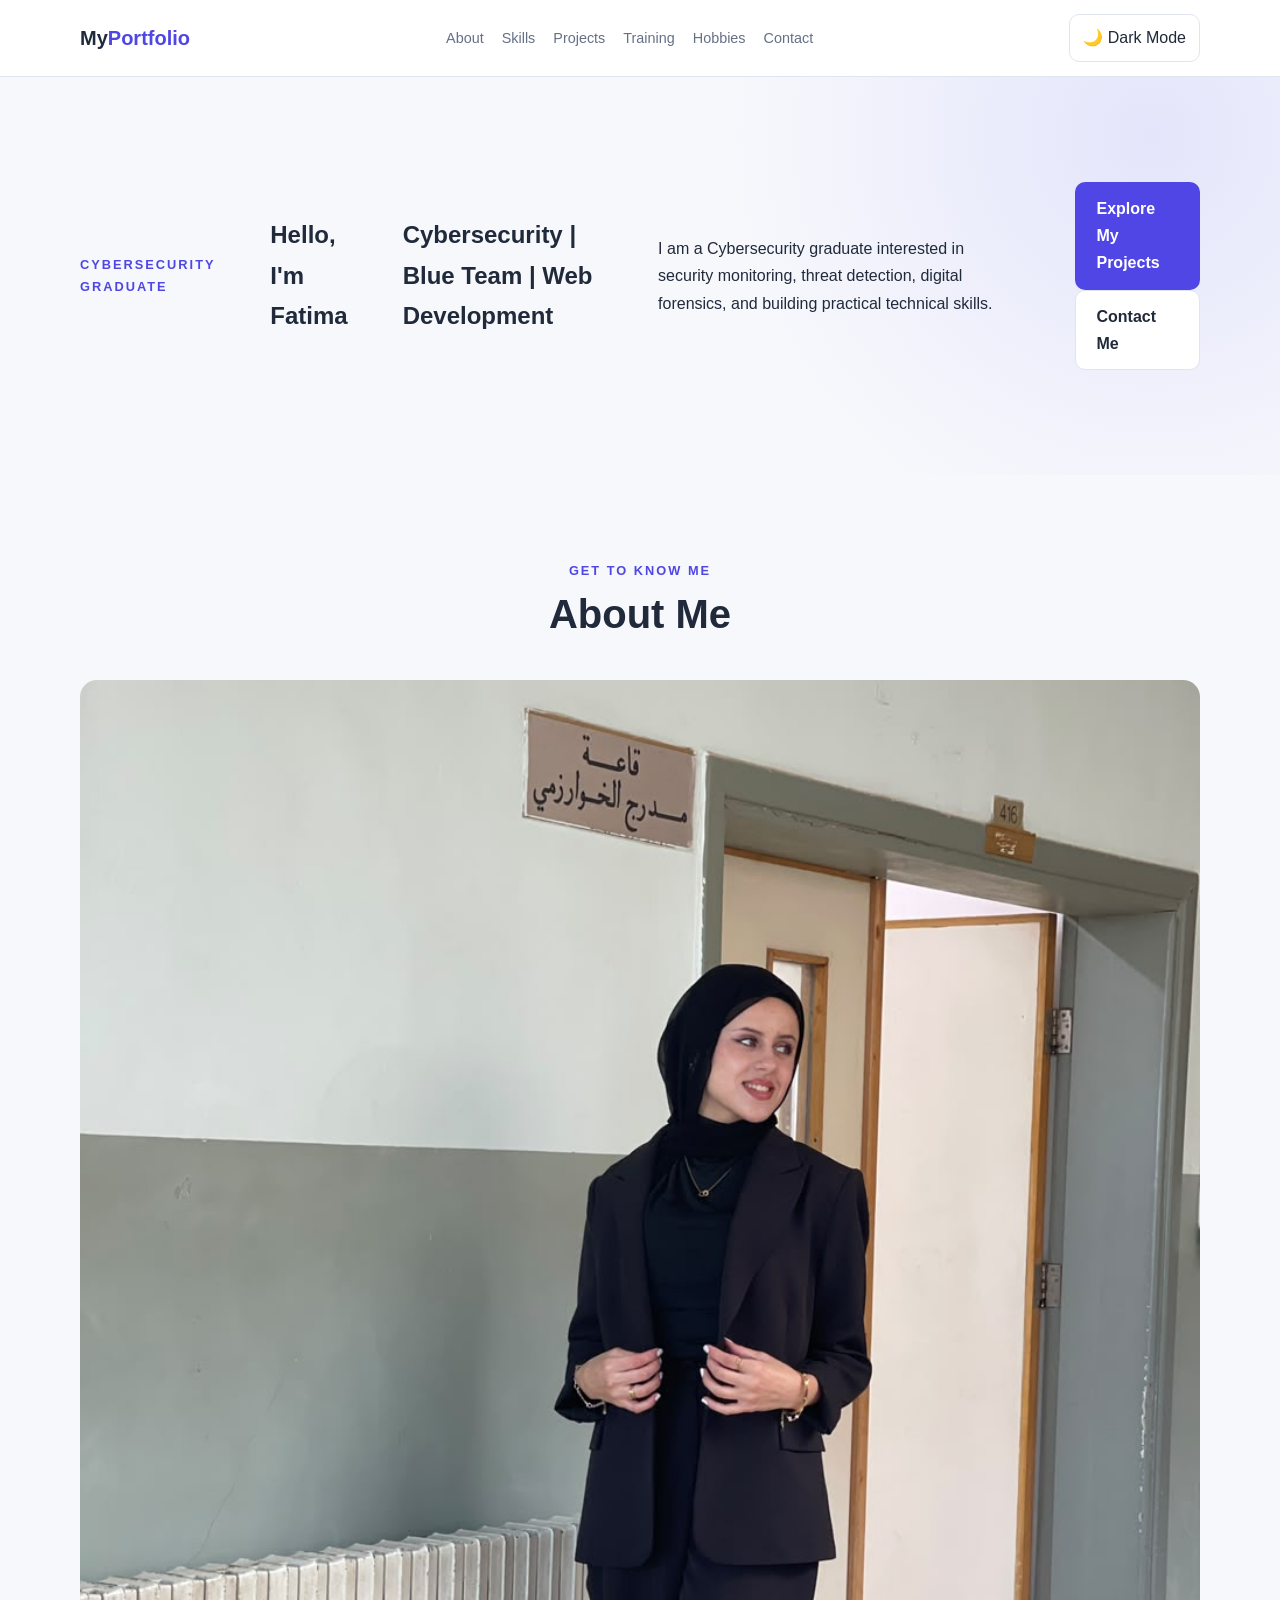
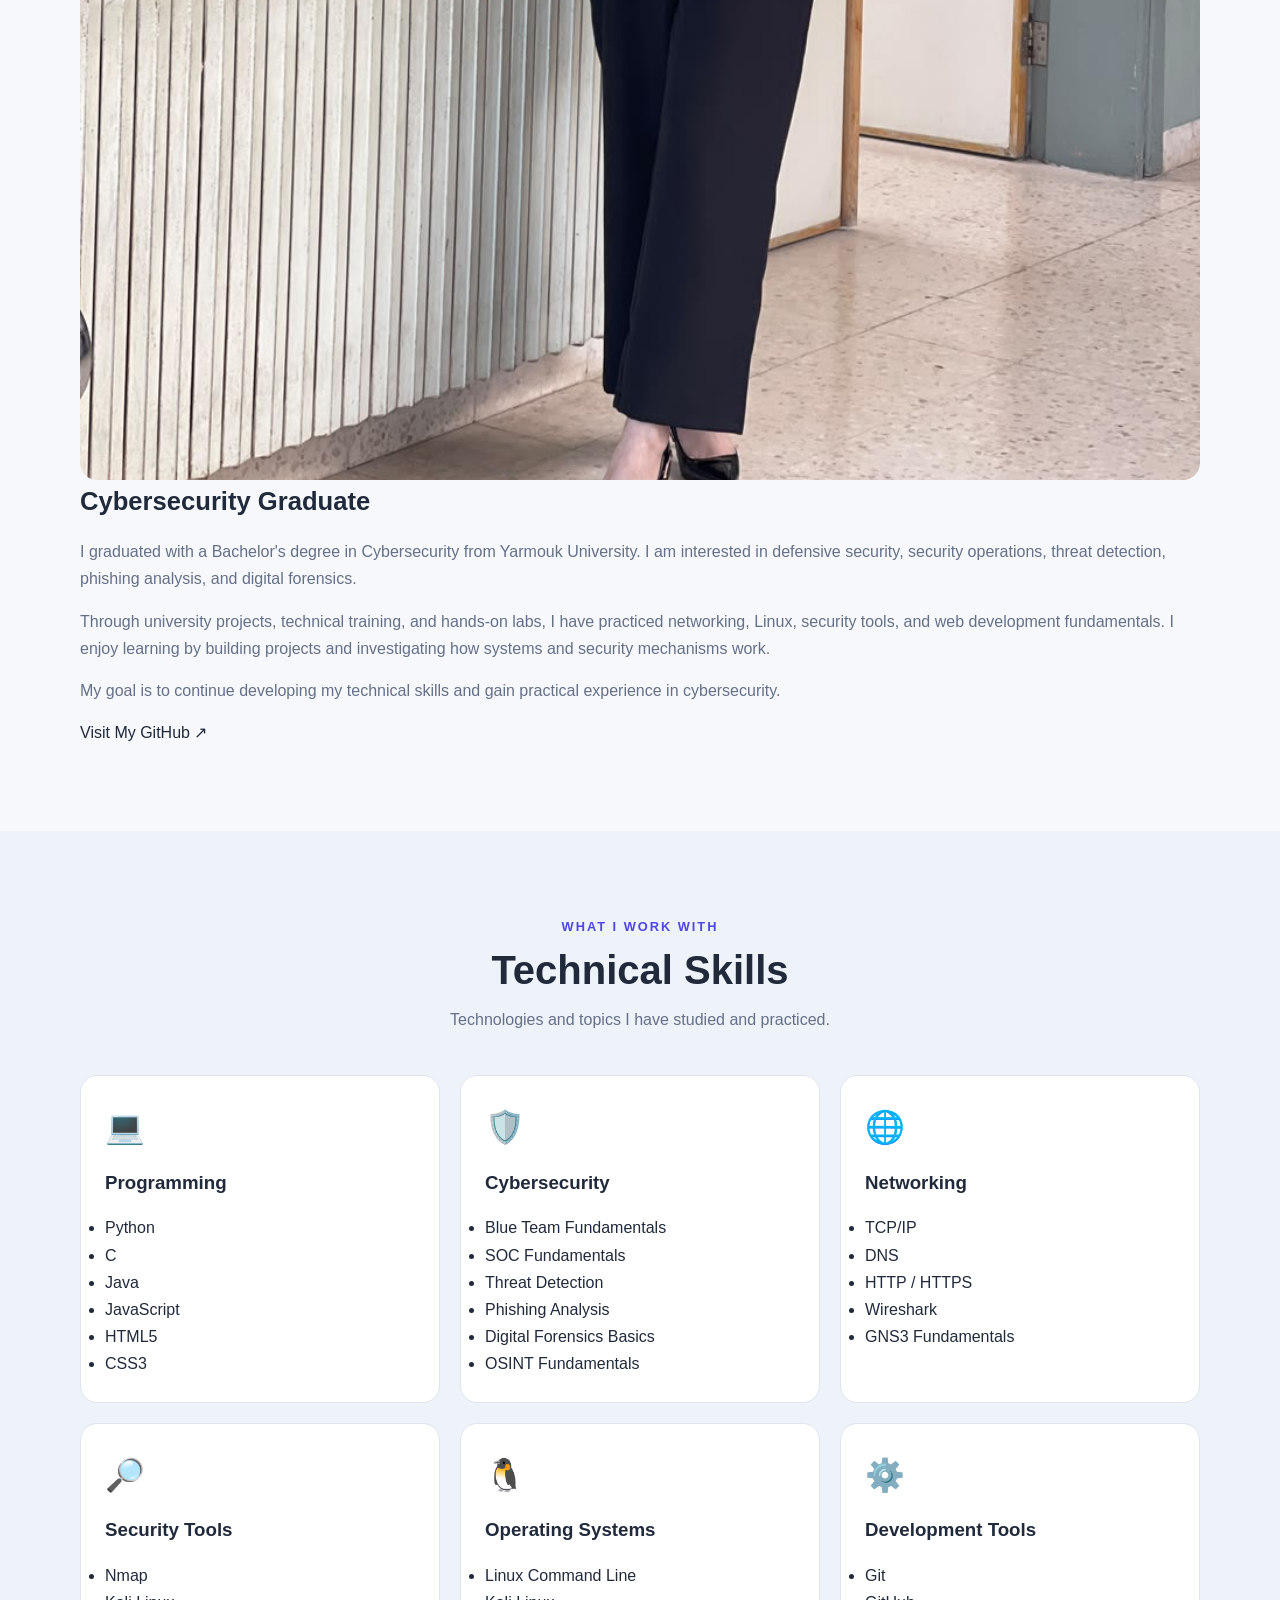
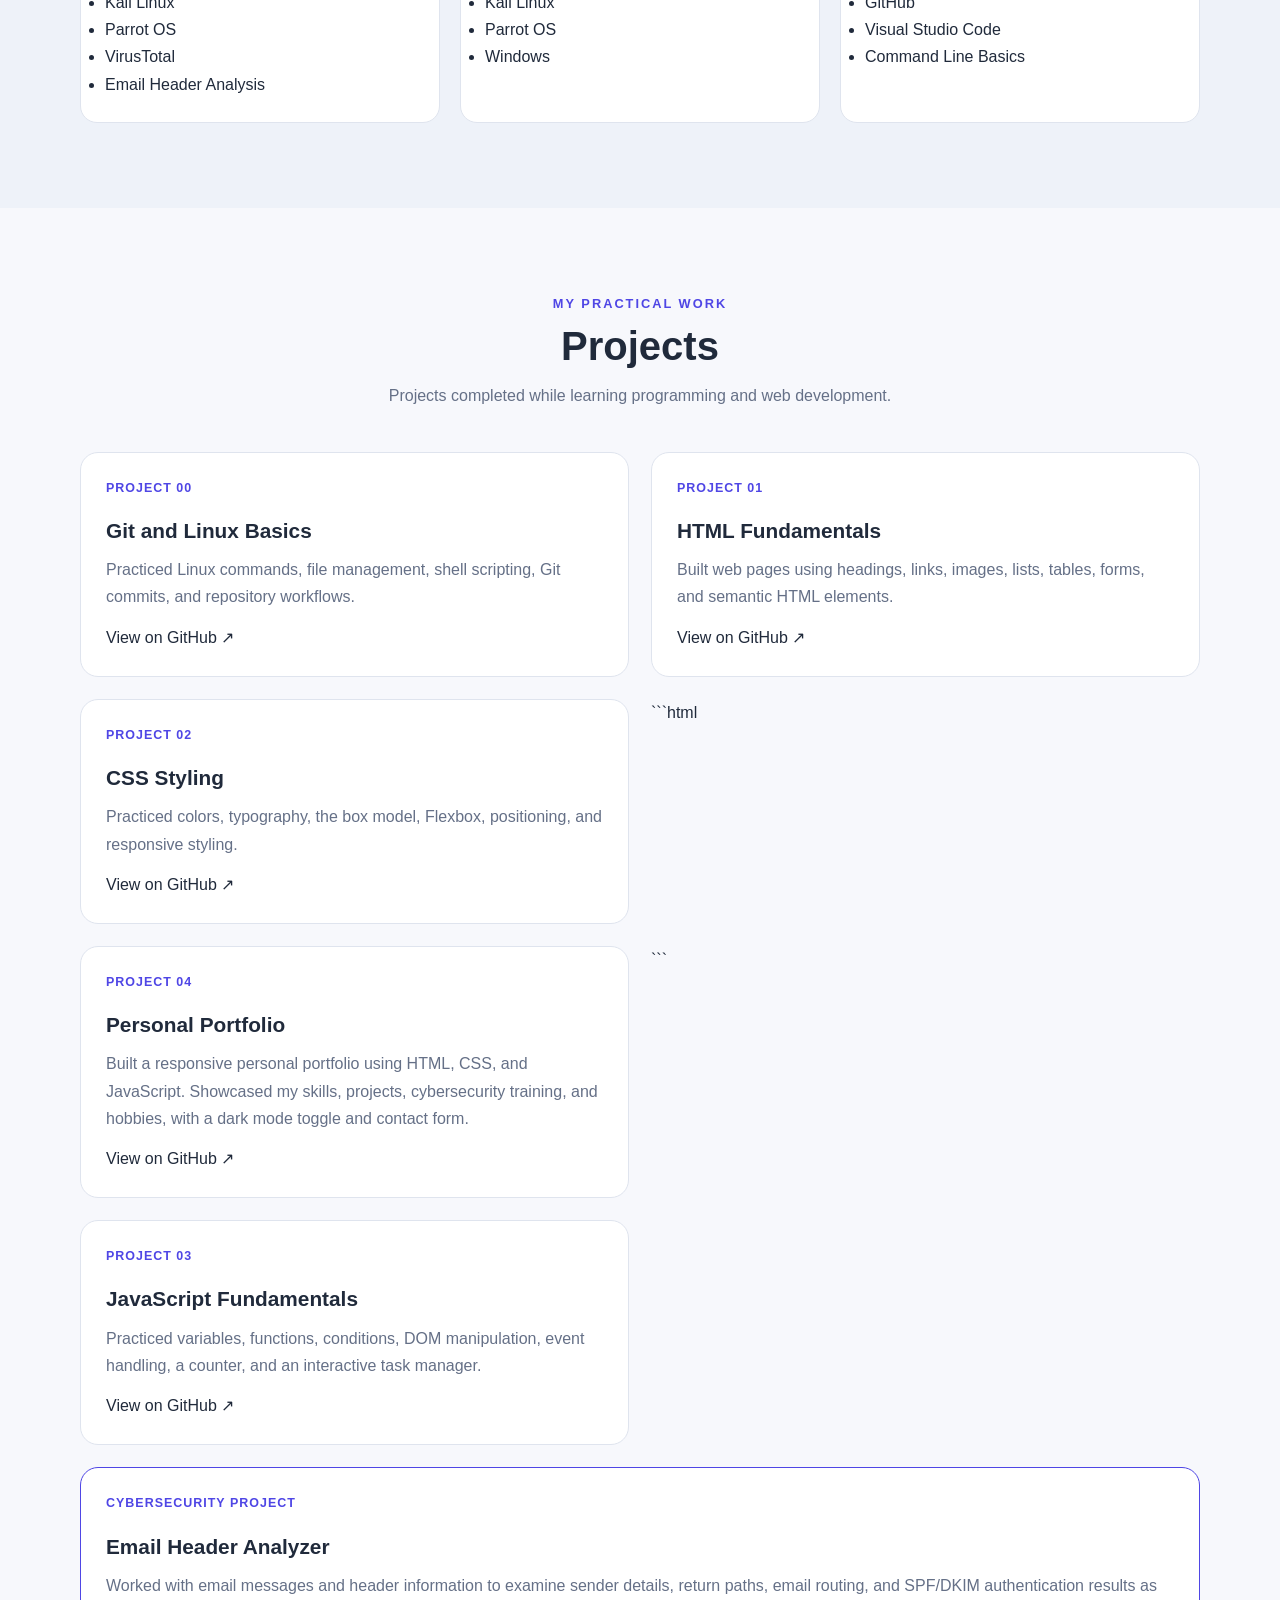
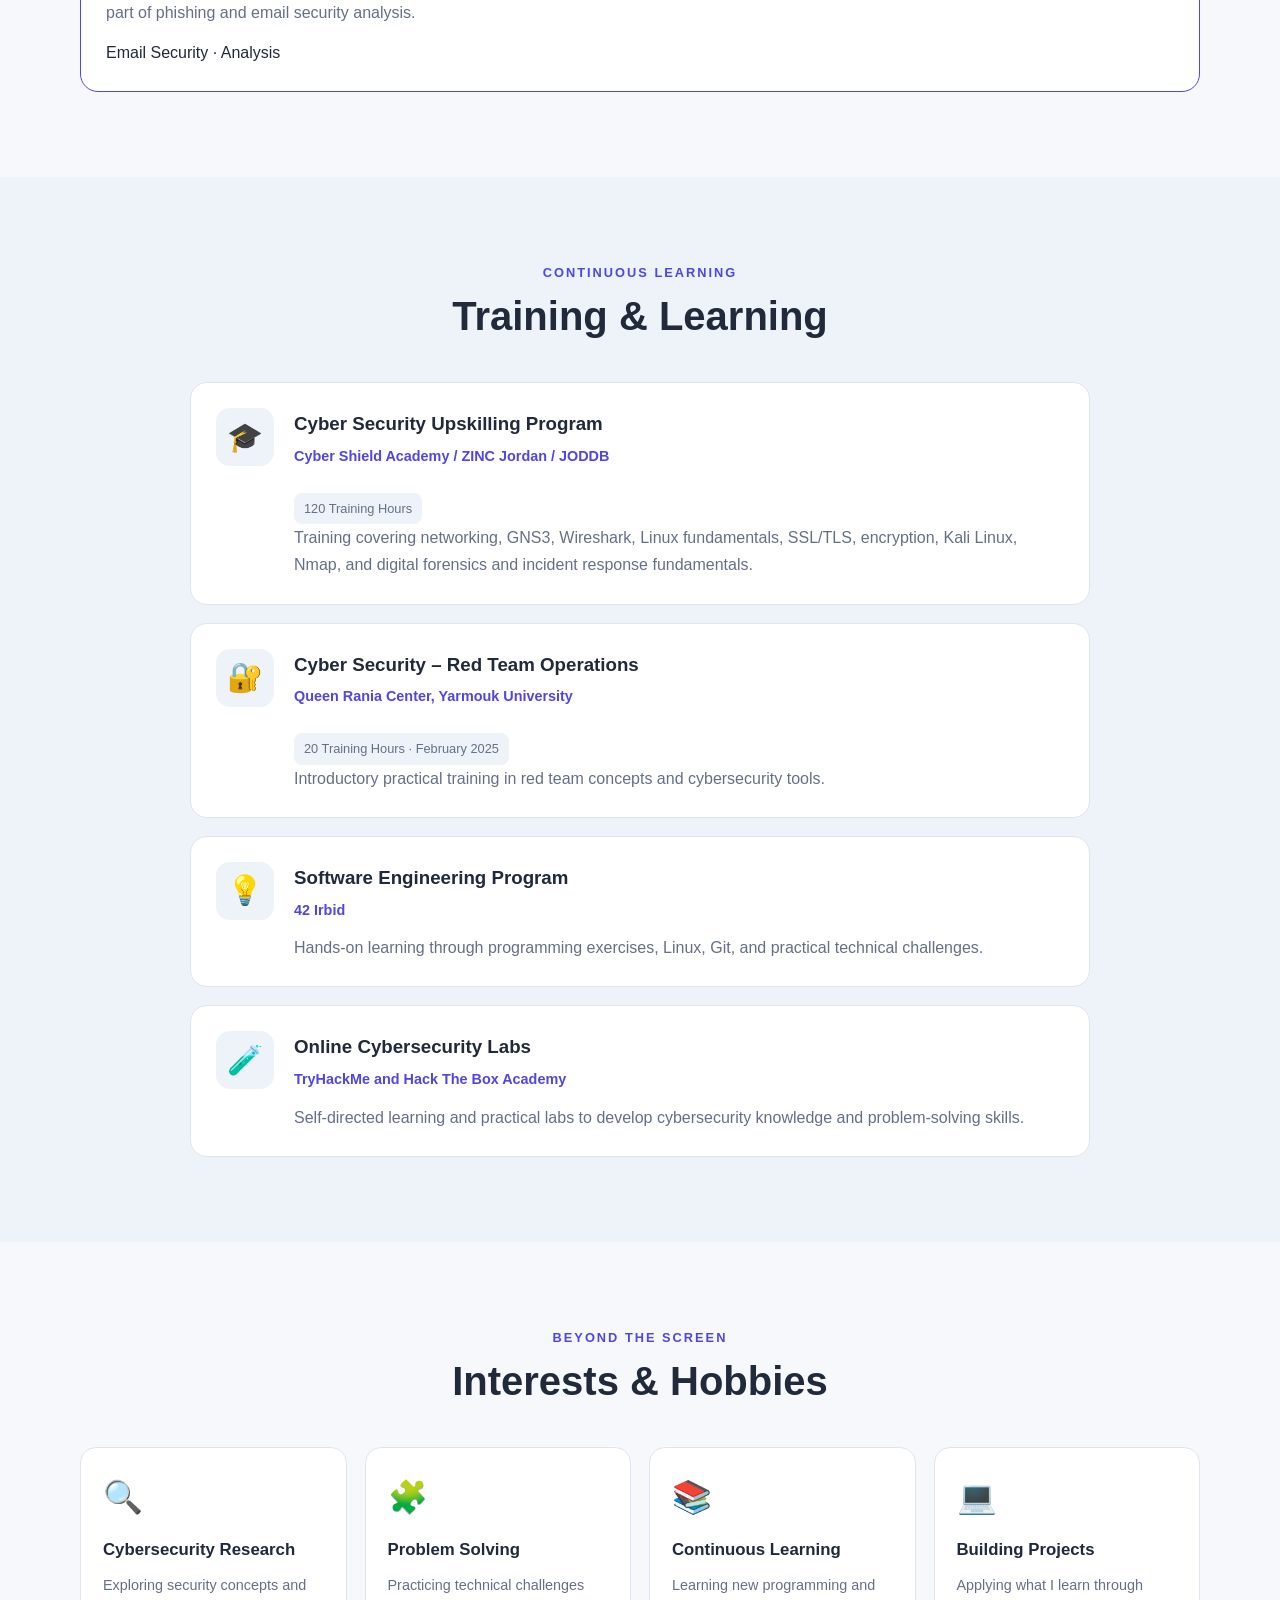
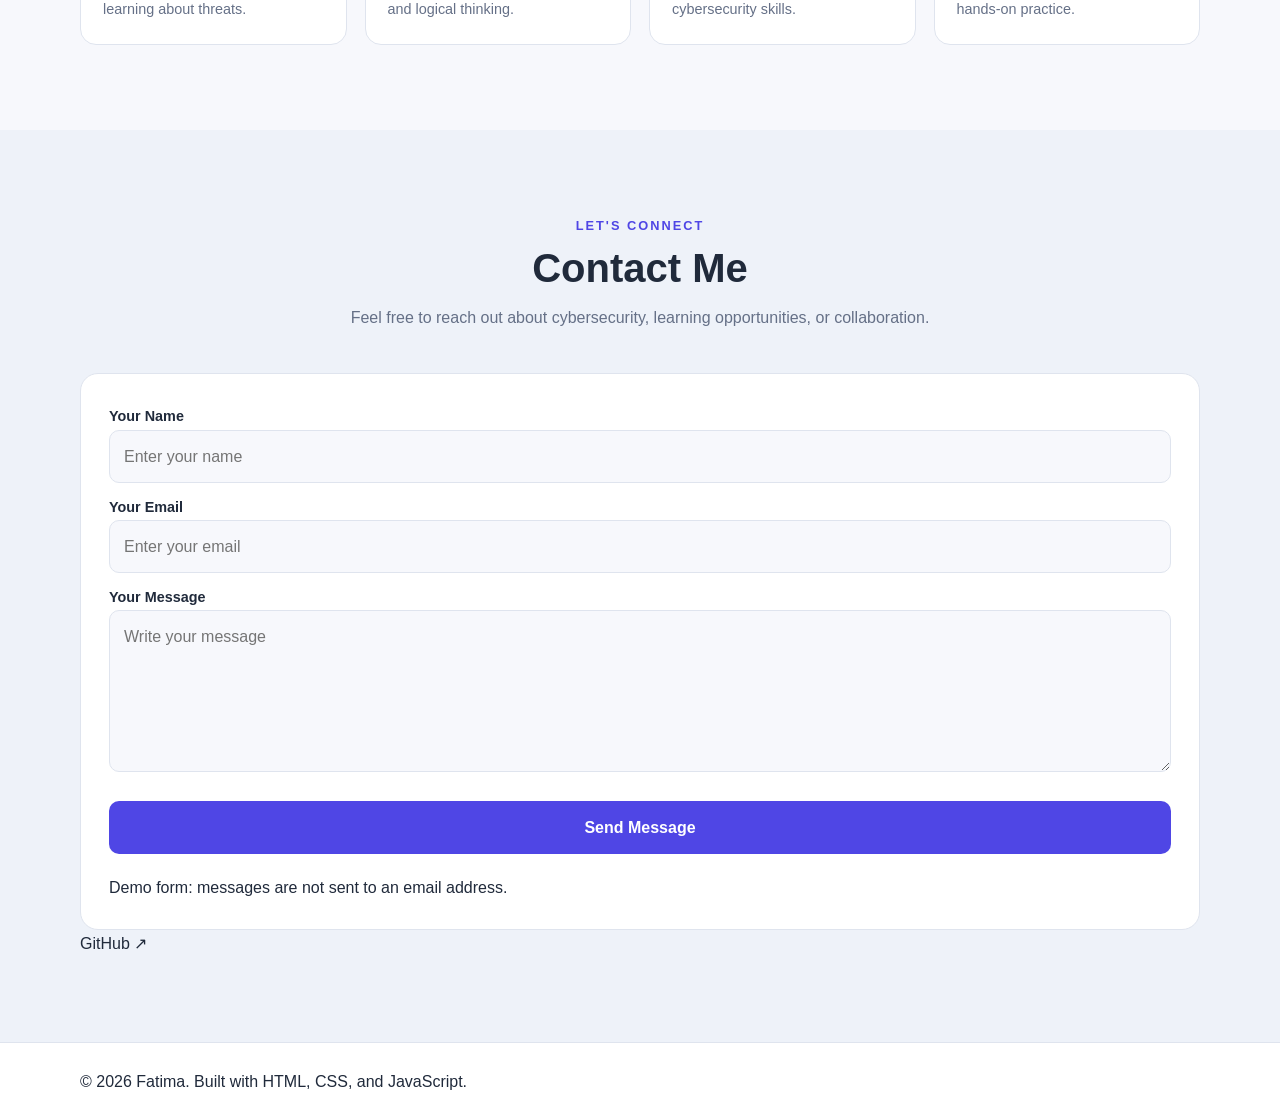
==== ex00/index.html @ 70006560 "project04" ====
<!DOCTYPE html>
<html lang="en">
<head>
    <meta charset="UTF-8">
    <meta name="viewport" content="width=device-width, initial-scale=1.0">
    <meta name="description" content="Personal portfolio of a Cybersecurity graduate interested in Blue Team, SOC analysis, and web development.">
    <title>My Portfolio | Cybersecurity</title>
    <link rel="stylesheet" href="style.css">
    <script src="script.js" defer></script>
</head>
<body>

    <!-- Navigation -->
    <header class="site-header">
        <nav class="navbar container" aria-label="Main navigation">
            <a href="#home" class="logo">My<span>Portfolio</span></a>

            <div class="nav-links">
                <a href="#about">About</a>
                <a href="#skills">Skills</a>
                <a href="#projects">Projects</a>
                <a href="#training">Training</a>
                <a href="#hobbies">Hobbies</a>
                <a href="#contact">Contact</a>
            </div>

            <button
                id="themeButton"
                class="theme-button"
                type="button"
                aria-label="Switch to dark mode"
                aria-pressed="false">
                🌙 Dark Mode
            </button>
        </nav>
    </header>

    <main>
        <!-- Hero -->
        <section id="home" class="hero">
            <div class="container hero-content">
                <p class="eyebrow">CYBERSECURITY GRADUATE</p>
                <h1>Hello, I'm <span>Fatima</span></h1>
                <h2>Cybersecurity | Blue Team | Web Development</h2>
                <p>
                    I am a Cybersecurity graduate interested in security
                    monitoring, threat detection, digital forensics, and
                    building practical technical skills.
                </p>

                <div class="hero-buttons">
                    <a href="#projects" class="button primary-button">
                        Explore My Projects
                    </a>
                    <a href="#contact" class="button secondary-button">
                        Contact Me
                    </a>
                </div>
            </div>
        </section>

        <!-- About Me -->
        <section id="about" class="section container">
            <div class="section-heading">
                <p class="eyebrow">GET TO KNOW ME</p>
                <h2>About Me</h2>
            </div>

            <div class="about-content">
                <div class="profile-image-wrapper">
                    <img
                        src="assets/profile.jpg"
                        alt="Profile photo of Fatima"
                        class="profile-image">
                </div>

                <div class="about-text">
                    <h3>Cybersecurity Graduate</h3>
                    <p>
                        I graduated with a Bachelor's degree in Cybersecurity
                        from Yarmouk University. I am interested in defensive
                        security, security operations, threat detection,
                        phishing analysis, and digital forensics.
                    </p>
                    <p>
                        Through university projects, technical training, and
                        hands-on labs, I have practiced networking, Linux,
                        security tools, and web development fundamentals.
                        I enjoy learning by building projects and investigating
                        how systems and security mechanisms work.
                    </p>
                    <p>
                        My goal is to continue developing my technical skills
                        and gain practical experience in cybersecurity.
                    </p>

                    <a
                        href="https://github.com/fatimadagamseh2"
                        target="_blank"
                        rel="noopener noreferrer"
                        class="text-link">
                        Visit My GitHub ↗
                    </a>
                </div>
            </div>
        </section>

        <!-- Skills -->
        <section id="skills" class="section alternate-section">
            <div class="container">
                <div class="section-heading">
                    <p class="eyebrow">WHAT I WORK WITH</p>
                    <h2>Technical Skills</h2>
                    <p>Technologies and topics I have studied and practiced.</p>
                </div>

                <div class="skills-grid">
                    <article class="skill-card">
                        <div class="skill-icon">💻</div>
                        <h3>Programming</h3>
                        <ul>
                            <li>Python</li>
                            <li>C</li>
                            <li>Java</li>
                            <li>JavaScript</li>
                            <li>HTML5</li>
                            <li>CSS3</li>
                        </ul>
                    </article>

                    <article class="skill-card">
                        <div class="skill-icon">🛡️</div>
                        <h3>Cybersecurity</h3>
                        <ul>
                            <li>Blue Team Fundamentals</li>
                            <li>SOC Fundamentals</li>
                            <li>Threat Detection</li>
                            <li>Phishing Analysis</li>
                            <li>Digital Forensics Basics</li>
                            <li>OSINT Fundamentals</li>
                        </ul>
                    </article>

                    <article class="skill-card">
                        <div class="skill-icon">🌐</div>
                        <h3>Networking</h3>
                        <ul>
                            <li>TCP/IP</li>
                            <li>DNS</li>
                            <li>HTTP / HTTPS</li>
                            <li>Wireshark</li>
                            <li>GNS3 Fundamentals</li>
                        </ul>
                    </article>

                    <article class="skill-card">
                        <div class="skill-icon">🔎</div>
                        <h3>Security Tools</h3>
                        <ul>
                            <li>Nmap</li>
                            <li>Kali Linux</li>
                            <li>Parrot OS</li>
                            <li>VirusTotal</li>
                            <li>Email Header Analysis</li>
                        </ul>
                    </article>

                    <article class="skill-card">
                        <div class="skill-icon">🐧</div>
                        <h3>Operating Systems</h3>
                        <ul>
                            <li>Linux Command Line</li>
                            <li>Kali Linux</li>
                            <li>Parrot OS</li>
                            <li>Windows</li>
                        </ul>
                    </article>

                    <article class="skill-card">
                        <div class="skill-icon">⚙️</div>
                        <h3>Development Tools</h3>
                        <ul>
                            <li>Git</li>
                            <li>GitHub</li>
                            <li>Visual Studio Code</li>
                            <li>Command Line Basics</li>
                        </ul>
                    </article>
                </div>
            </div>
        </section>

        <!-- Projects -->
        <section id="projects" class="section container">
            <div class="section-heading">
                <p class="eyebrow">MY PRACTICAL WORK</p>
                <h2>Projects</h2>
                <p>Projects completed while learning programming and web development.</p>
            </div>

            <div class="projects-grid">

                <article class="project-card">
                    <span class="project-number">PROJECT 00</span>
                    <h3>Git and Linux Basics</h3>
                    <p>
                        Practiced Linux commands, file management,
                        shell scripting, Git commits, and repository workflows.
                    </p>
                    <a
                        href="https://github.com/fatimadagamseh2/Project00"
                        target="_blank"
                        rel="noopener noreferrer"
                        class="project-link">
                        View on GitHub ↗
                    </a>
                </article>

                <article class="project-card">
                    <span class="project-number">PROJECT 01</span>
                    <h3>HTML Fundamentals</h3>
                    <p>
                        Built web pages using headings, links, images,
                        lists, tables, forms, and semantic HTML elements.
                    </p>
                    <a
                        href="https://github.com/fatimadagamseh2/Project01"
                        target="_blank"
                        rel="noopener noreferrer"
                        class="project-link">
                        View on GitHub ↗
                    </a>
                </article>

                <article class="project-card">
                    <span class="project-number">PROJECT 02</span>
                    <h3>CSS Styling</h3>
                    <p>
                        Practiced colors, typography, the box model,
                        Flexbox, positioning, and responsive styling.
                    </p>
                    <a
                        href="https://github.com/fatimadagamseh2/Project02"
                        target="_blank"
                        rel="noopener noreferrer"
                        class="project-link">
                        View on GitHub ↗
                    </a>
                </article>
                ```html
<article class="project-card">
    <span class="project-number">PROJECT 04</span>
    <h3>Personal Portfolio</h3>
    <p>
        Built a responsive personal portfolio using HTML, CSS,
        and JavaScript. Showcased my skills, projects, cybersecurity
        training, and hobbies, with a dark mode toggle and contact form.
    </p>
    <a
        href="https://github.com/fatimadagamseh2/Project04"
        target="_blank"
        rel="noopener noreferrer"
        class="project-link">
        View on GitHub ↗
    </a>
</article>
```
                <article class="project-card">
                    <span class="project-number">PROJECT 03</span>
                    <h3>JavaScript Fundamentals</h3>
                    <p>
                        Practiced variables, functions, conditions,
                        DOM manipulation, event handling, a counter,
                        and an interactive task manager.
                    </p>
                    <a
                        href="https://github.com/fatimadagamseh2/Project03"
                        target="_blank"
                        rel="noopener noreferrer"
                        class="project-link">
                        View on GitHub ↗
                    </a>
                </article>

                <article class="project-card featured-project">
                    <span class="project-number">CYBERSECURITY PROJECT</span>
                    <h3>Email Header Analyzer</h3>
                    <p>
                        Worked with email messages and header information
                        to examine sender details, return paths, email
                        routing, and SPF/DKIM authentication results
                        as part of phishing and email security analysis.
                    </p>
                    <span class="project-tag">Email Security · Analysis</span>
                </article>

            </div>
        </section>

        <!-- Training -->
        <section id="training" class="section alternate-section">
            <div class="container">
                <div class="section-heading">
                    <p class="eyebrow">CONTINUOUS LEARNING</p>
                    <h2>Training & Learning</h2>
                </div>

                <div class="training-list">

                    <article class="training-card">
                        <div class="training-icon">🎓</div>
                        <div>
                            <h3>Cyber Security Upskilling Program</h3>
                            <p class="training-provider">
                                Cyber Shield Academy / ZINC Jordan / JODDB
                            </p>
                            <p class="training-duration">120 Training Hours</p>
                            <p>
                                Training covering networking, GNS3,
                                Wireshark, Linux fundamentals, SSL/TLS,
                                encryption, Kali Linux, Nmap, and
                                digital forensics and incident response
                                fundamentals.
                            </p>
                        </div>
                    </article>

                    <article class="training-card">
                        <div class="training-icon">🔐</div>
                        <div>
                            <h3>Cyber Security – Red Team Operations</h3>
                            <p class="training-provider">
                                Queen Rania Center, Yarmouk University
                            </p>
                            <p class="training-duration">20 Training Hours · February 2025</p>
                            <p>
                                Introductory practical training in red team
                                concepts and cybersecurity tools.
                            </p>
                        </div>
                    </article>

                    <article class="training-card">
                        <div class="training-icon">💡</div>
                        <div>
                            <h3>Software Engineering Program</h3>
                            <p class="training-provider">42 Irbid</p>
                            <p>
                                Hands-on learning through programming
                                exercises, Linux, Git, and practical
                                technical challenges.
                            </p>
                        </div>
                    </article>

                    <article class="training-card">
                        <div class="training-icon">🧪</div>
                        <div>
                            <h3>Online Cybersecurity Labs</h3>
                            <p class="training-provider">
                                TryHackMe and Hack The Box Academy
                            </p>
                            <p>
                                Self-directed learning and practical labs
                                to develop cybersecurity knowledge and
                                problem-solving skills.
                            </p>
                        </div>
                    </article>

                </div>
            </div>
        </section>

        <!-- Hobbies -->
        <section id="hobbies" class="section container">
            <div class="section-heading">
                <p class="eyebrow">BEYOND THE SCREEN</p>
                <h2>Interests & Hobbies</h2>
            </div>

            <div class="hobbies-grid">
                <article class="hobby-card">
                    <span>🔍</span>
                    <h3>Cybersecurity Research</h3>
                    <p>Exploring security concepts and learning about threats.</p>
                </article>

                <article class="hobby-card">
                    <span>🧩</span>
                    <h3>Problem Solving</h3>
                    <p>Practicing technical challenges and logical thinking.</p>
                </article>

                <article class="hobby-card">
                    <span>📚</span>
                    <h3>Continuous Learning</h3>
                    <p>Learning new programming and cybersecurity skills.</p>
                </article>

                <article class="hobby-card">
                    <span>💻</span>
                    <h3>Building Projects</h3>
                    <p>Applying what I learn through hands-on practice.</p>
                </article>
            </div>
        </section>

        <!-- Contact -->
        <section id="contact" class="section alternate-section">
            <div class="container contact-container">
                <div class="section-heading">
                    <p class="eyebrow">LET'S CONNECT</p>
                    <h2>Contact Me</h2>
                    <p>
                        Feel free to reach out about cybersecurity,
                        learning opportunities, or collaboration.
                    </p>
                </div>

                <form id="contactForm" class="contact-form">
                    <div class="form-group">
                        <label for="name">Your Name</label>
                        <input
                            type="text"
                            id="name"
                            name="name"
                            placeholder="Enter your name"
                            required>
                    </div>

                    <div class="form-group">
                        <label for="email">Your Email</label>
                        <input
                            type="email"
                            id="email"
                            name="email"
                            placeholder="Enter your email"
                            required>
                    </div>

                    <div class="form-group">
                        <label for="message">Your Message</label>
                        <textarea
                            id="message"
                            name="message"
                            rows="5"
                            placeholder="Write your message"
                            required></textarea>
                    </div>

                    <button type="submit" class="button primary-button">
                        Send Message
                    </button>

                    <p id="formMessage" class="form-message" aria-live="polite"></p>
                    <p class="form-note">
                        Demo form: messages are not sent to an email address.
                    </p>
                </form>

                <div class="contact-links">
                    <a
                        href="https://github.com/fatimadagamseh2"
                        target="_blank"
                        rel="noopener noreferrer">
                        GitHub ↗
                    </a>
                    <!-- Add your real LinkedIn URL or email when ready. -->
                </div>
            </div>
        </section>
    </main>

    <!-- Footer -->
    <footer class="site-footer">
        <div class="container">
            <p>
                &copy; <span id="currentYear"></span> Fatima.
                Built with HTML, CSS, and JavaScript.
            </p>
        </div>
    </footer>

</body>
</html>
---- ex00/style.css ----
/* =========================
   1. Global Styles
========================= */

:root {
    --background: #f7f8fc;
    --surface: #ffffff;
    --surface-alt: #eef2f9;
    --text: #202a3b;
    --muted: #657087;
    --primary: #4f46e5;
    --primary-hover: #3730a3;
    --border: #dfe4ee;
    --header-bg: rgba(255, 255, 255, 0.94);
    --shadow: 0 12px 35px rgba(31, 41, 55, 0.07);
}

* {
    box-sizing: border-box;
    margin: 0;
    padding: 0;
}

html {
    scroll-behavior: smooth;
    scroll-padding-top: 90px;
}

body {
    font-family: Arial, Helvetica, sans-serif;
    background: var(--background);
    color: var(--text);
    line-height: 1.7;
    transition: background-color 0.3s, color 0.3s;
}

body.dark-mode {
    --background: #111827;
    --surface: #1f2937;
    --surface-alt: #182233;
    --text: #f3f4f6;
    --muted: #bdc7d8;
    --primary: #a5b4fc;
    --primary-hover: #c7d2fe;
    --border: #374151;
    --header-bg: rgba(17, 24, 39, 0.96);
    --shadow: 0 12px 35px rgba(0, 0, 0, 0.2);
}

a {
    color: inherit;
    text-decoration: none;
}

button,
input,
textarea {
    font: inherit;
}

button,
a {
    -webkit-tap-highlight-color: transparent;
}

button:focus-visible,
a:focus-visible,
input:focus-visible,
textarea:focus-visible {
    outline: 3px solid var(--primary);
    outline-offset: 3px;
}

.container {
    width: min(1120px, 90%);
    margin: 0 auto;
}

.section {
    padding: 85px 0;
}

.alternate-section {
    background: var(--surface-alt);
}

.section-heading {
    max-width: 650px;
    margin: 0 auto 42px;
    text-align: center;
}

.section-heading h2 {
    margin: 8px 0 12px;
    font-size: clamp(1.8rem, 4vw, 2.5rem);
    line-height: 1.2;
}

.section-heading p:not(.eyebrow) {
    color: var(--muted);
}

.eyebrow {
    color: var(--primary);
    font-size: 0.8rem;
    font-weight: 800;
    letter-spacing: 2px;
}

/* =========================
   2. Header and Navigation
========================= */

.site-header {
    position: sticky;
    top: 0;
    z-index: 100;
    background: var(--header-bg);
    border-bottom: 1px solid var(--border);
    backdrop-filter: blur(12px);
}

.navbar {
    min-height: 76px;
    display: flex;
    align-items: center;
    justify-content: space-between;
    gap: 20px;
}

.logo {
    font-size: 1.25rem;
    font-weight: 800;
    white-space: nowrap;
}

.logo span {
    color: var(--primary);
}

.nav-links {
    display: flex;
    align-items: center;
    justify-content: center;
    flex-wrap: wrap;
    gap: 18px;
}

.nav-links a {
    color: var(--muted);
    font-size: 0.9rem;
    transition: color 0.2s;
}

.nav-links a:hover {
    color: var(--primary);
}

.theme-button {
    border: 1px solid var(--border);
    background: var(--surface);
    color: var(--text);
    padding: 9px 13px;
    border-radius: 10px;
    cursor: pointer;
    white-space: nowrap;
    transition: transform 0.2s, background-color 0.2s;
}

.theme-button:hover {
    transform: translateY(-2px);
}

/* =========================
   3. Hero Section
========================= */

.hero {
    padding: 105px 0;
    background:
        radial-gradient(
            circle at 90% 15%,
            rgba(99, 102, 241, 0.13),
            transparent 35%
        );
}

.hero-content {
    display: flex;
    align-items: center;
    justify-content: space-between;
    gap: 55px;
}

.hero-text {
    flex: 1;
}

.hero-text h1 {
    max-width: 720px;
    margin: 15px 0 20px;
    font-size: clamp(2.1rem, 5vw, 3.6rem);
    line-height: 1.15;
    letter-spacing: -1px;
}

.hero-description {
    max-width: 650px;
    color: var(--muted);
    font-size: 1.08rem;
}

.hero-actions {
    display: flex;
    flex-wrap: wrap;
    gap: 13px;
    margin-top: 28px;
}

.button {
    display: inline-flex;
    align-items: center;
    justify-content: center;
    border: 1px solid transparent;
    border-radius: 10px;
    padding: 12px 20px;
    font-weight: 700;
    cursor: pointer;
    transition: transform 0.2s, background-color 0.2s;
}

.button:hover {
    transform: translateY(-2px);
}

.primary-button {
    background: var(--primary);
    color: #ffffff;
}

body.dark-mode .primary-button {
    color: #111827;
}

.primary-button:hover {
    background: var(--primary-hover);
}

.secondary-button {
    background: var(--surface);
    color: var(--text);
    border-color: var(--border);
}

.hero-card {
    width: 310px;
    flex-shrink: 0;
    padding: 30px 24px;
    border: 1px solid var(--border);
    border-radius: 24px;
    background: var(--surface);
    box-shadow: var(--shadow);
    text-align: center;
}

.hero-icon {
    display: grid;
    place-items: center;
    width: 105px;
    height: 105px;
    margin: 0 auto 20px;
    border-radius: 50%;
    background: var(--surface-alt);
    font-size: 3.5rem;
}

.hero-card h2 {
    margin-bottom: 4px;
}

.hero-card p {
    color: var(--muted);
}

.hero-tags {
    display: flex;
    flex-wrap: wrap;
    justify-content: center;
    gap: 8px;
    margin-top: 20px;
}

.hero-tags span,
.tag-list span {
    display: inline-block;
    padding: 5px 10px;
    border: 1px solid var(--border);
    border-radius: 8px;
    background: var(--surface-alt);
    color: var(--text);
    font-size: 0.8rem;
}

/* =========================
   4. About Me
========================= */

.about-layout {
    display: flex;
    align-items: center;
    gap: 50px;
}

.profile-frame {
    width: 300px;
    flex-shrink: 0;
    padding: 10px;
    border: 1px solid var(--border);
    border-radius: 24px;
    background: var(--surface);
    box-shadow: var(--shadow);
}

.profile-image {
    display: block;
    width: 100%;
    aspect-ratio: 4 / 5;
    object-fit: cover;
    border-radius: 17px;
}

.about-text {
    flex: 1;
}

.about-text h3 {
    margin-bottom: 15px;
    font-size: 1.6rem;
}

.about-text p {
    margin-bottom: 15px;
    color: var(--muted);
}

.about-facts {
    display: grid;
    grid-template-columns: repeat(2, minmax(0, 1fr));
    gap: 12px;
    margin-top: 25px;
}

.fact {
    display: flex;
    flex-direction: column;
    gap: 3px;
    padding: 15px;
    border: 1px solid var(--border);
    border-radius: 12px;
    background: var(--surface);
}

.fact strong {
    font-size: 0.9rem;
}

.fact span {
    color: var(--muted);
    font-size: 0.86rem;
}

/* =========================
   5. Skills
========================= */

.skills-grid {
    display: grid;
    grid-template-columns: repeat(3, minmax(0, 1fr));
    gap: 20px;
}

.skill-card {
    padding: 24px;
    border: 1px solid var(--border);
    border-radius: 17px;
    background: var(--surface);
    transition: transform 0.25s, box-shadow 0.25s;
}

.skill-card:hover,
.project-card:hover,
.hobby-card:hover {
    transform: translateY(-5px);
    box-shadow: var(--shadow);
}

.skill-icon {
    font-size: 2rem;
}

.skill-card h3 {
    margin: 12px 0 16px;
}

.tag-list {
    display: flex;
    flex-wrap: wrap;
    gap: 8px;
}

.small-note {
    margin-top: 18px;
    color: var(--muted);
    font-size: 0.83rem;
}

/* =========================
   6. Projects
========================= */

.projects-grid {
    display: grid;
    grid-template-columns: repeat(2, minmax(0, 1fr));
    gap: 22px;
}

.project-card {
    display: flex;
    flex-direction: column;
    align-items: flex-start;
    padding: 25px;
    border: 1px solid var(--border);
    border-radius: 18px;
    background: var(--surface);
    transition: transform 0.25s, box-shadow 0.25s;
}

.project-number {
    margin-bottom: 14px;
    color: var(--primary);
    font-size: 0.78rem;
    font-weight: 800;
    letter-spacing: 1px;
}

.project-emoji {
    margin-bottom: 8px;
    font-size: 2rem;
}

.project-card h3 {
    margin-bottom: 8px;
    font-size: 1.3rem;
}

.project-subtitle {
    margin-bottom: 12px;
    color: var(--primary);
    font-size: 0.88rem;
    font-weight: 700;
}

.project-card p {
    margin-bottom: 13px;
    color: var(--muted);
}

.project-card ul {
    margin: 0 0 18px 20px;
    color: var(--muted);
}

.project-card li {
    margin-bottom: 7px;
}

.project-card .tag-list {
    margin-top: auto;
    padding-top: 12px;
}

.featured-project {
    grid-column: 1 / -1;
    border-color: var(--primary);
}

.current-project {
    border-style: dashed;
}

.project-disclaimer {
    font-size: 0.85rem;
}

/* =========================
   7. Training
========================= */

.training-list {
    display: flex;
    flex-direction: column;
    gap: 18px;
    max-width: 900px;
    margin: 0 auto;
}

.training-card {
    display: flex;
    align-items: flex-start;
    gap: 20px;
    padding: 25px;
    border: 1px solid var(--border);
    border-radius: 17px;
    background: var(--surface);
}

.training-icon {
    display: grid;
    place-items: center;
    width: 58px;
    height: 58px;
    flex-shrink: 0;
    border-radius: 14px;
    background: var(--surface-alt);
    font-size: 1.8rem;
}

.training-card h3 {
    margin-bottom: 4px;
}

.training-provider {
    margin-bottom: 12px;
    color: var(--primary);
    font-size: 0.9rem;
    font-weight: 700;
}

.training-card p:not(.training-provider) {
    color: var(--muted);
}

.training-duration {
    display: inline-block;
    margin-top: 12px;
    padding: 5px 10px;
    border-radius: 8px;
    background: var(--surface-alt);
    color: var(--muted);
    font-size: 0.8rem;
}

/* =========================
   8. Hobbies
========================= */

.hobbies-grid {
    display: grid;
    grid-template-columns: repeat(4, minmax(0, 1fr));
    gap: 18px;
}

.hobby-card {
    padding: 22px;
    border: 1px solid var(--border);
    border-radius: 16px;
    background: var(--surface);
    transition: transform 0.25s, box-shadow 0.25s;
}

.hobby-card > span {
    font-size: 2rem;
}

.hobby-card h3 {
    margin: 12px 0 8px;
    font-size: 1.05rem;
}

.hobby-card p {
    color: var(--muted);
    font-size: 0.9rem;
}

/* =========================
   9. Contact Form
========================= */

.contact-layout {
    display: grid;
    grid-template-columns: 0.8fr 1.2fr;
    gap: 35px;
    max-width: 950px;
    margin: 0 auto;
}

.contact-info,
.contact-form {
    padding: 28px;
    border: 1px solid var(--border);
    border-radius: 18px;
    background: var(--surface);
}

.contact-info h3 {
    margin-bottom: 15px;
    font-size: 1.4rem;
}

.contact-info p {
    margin-bottom: 18px;
    color: var(--muted);
}

.contact-info strong {
    color: var(--text);
}

.contact-form {
    display: flex;
    flex-direction: column;
    gap: 10px;
}

.contact-form label {
    margin-top: 8px;
    font-size: 0.9rem;
    font-weight: 700;
}

.contact-form input,
.contact-form textarea {
    width: 100%;
    padding: 12px 14px;
    border: 1px solid var(--border);
    border-radius: 10px;
    background: var(--background);
    color: var(--text);
}

.contact-form textarea {
    resize: vertical;
}

.contact-form .button {
    margin-top: 10px;
}

.form-message {
    color: var(--primary);
    font-weight: 700;
}

/* =========================
   10. Footer
========================= */

.site-footer {
    padding: 25px 0;
    border-top: 1px solid var(--border);
    background: var(--surface);
}

.footer-content {
    display: flex;
    align-items: center;
    justify-content: space-between;
    gap: 20px;
}

.footer-content p,
.footer-content a {
    color: var(--muted);
    font-size: 0.9rem;
}

.footer-content a:hover {
    color: var(--primary);
}

/* =========================
   11. Responsive Design
========================= */

@media (max-width: 900px) {
    .navbar {
        flex-wrap: wrap;
        justify-content: center;
        padding: 15px 0;
    }

    .nav-links {
        order: 3;
        width: 100%;
    }

    .hero-content {
        gap: 30px;
    }

    .hero-card {
        width: 270px;
    }

    .skills-grid {
        grid-template-columns: repeat(2, minmax(0, 1fr));
    }

    .hobbies-grid {
        grid-template-columns: repeat(2, minmax(0, 1fr));
    }

    .about-layout {
        gap: 30px;
    }

    .profile-frame {
        width: 250px;
    }
}

@media (max-width: 650px) {
    .section {
        padding: 60px 0;
    }

    .navbar {
        gap: 12px;
    }

    .nav-links {
        gap: 12px;
    }

    .nav-links a {
        font-size: 0.83rem;
    }

    .hero {
        padding: 65px 0;
    }

    .hero-content {
        flex-direction: column;
        align-items: stretch;
    }

    .hero-card {
        width: 100%;
        max-width: 360px;
        margin: 0 auto;
    }

    .about-layout {
        flex-direction: column;
        align-items: stretch;
    }

    .profile-frame {
        width: min(100%, 280px);
        margin: 0 auto;
    }

    .projects-grid {
        grid-template-columns: 1fr;
    }

    .featured-project {
        grid-column: auto;
    }

    .contact-layout {
        grid-template-columns: 1fr;
    }

    .training-card {
        flex-direction: column;
    }
}

@media (max-width: 420px) {
    .container {
        width: 92%;
    }

    .skills-grid,
    .hobbies-grid,
    .about-facts {
        grid-template-columns: 1fr;
    }

    .hero-text h1 {
        font-size: 2rem;
    }

    .hero-actions {
        flex-direction: column;
    }

    .hero-actions .button {
        width: 100%;
    }

    .project-card,
    .skill-card,
    .contact-info,
    .contact-form {
        padding: 20px;
    }

    .footer-content {
        flex-direction: column;
        text-align: center;
    }
}
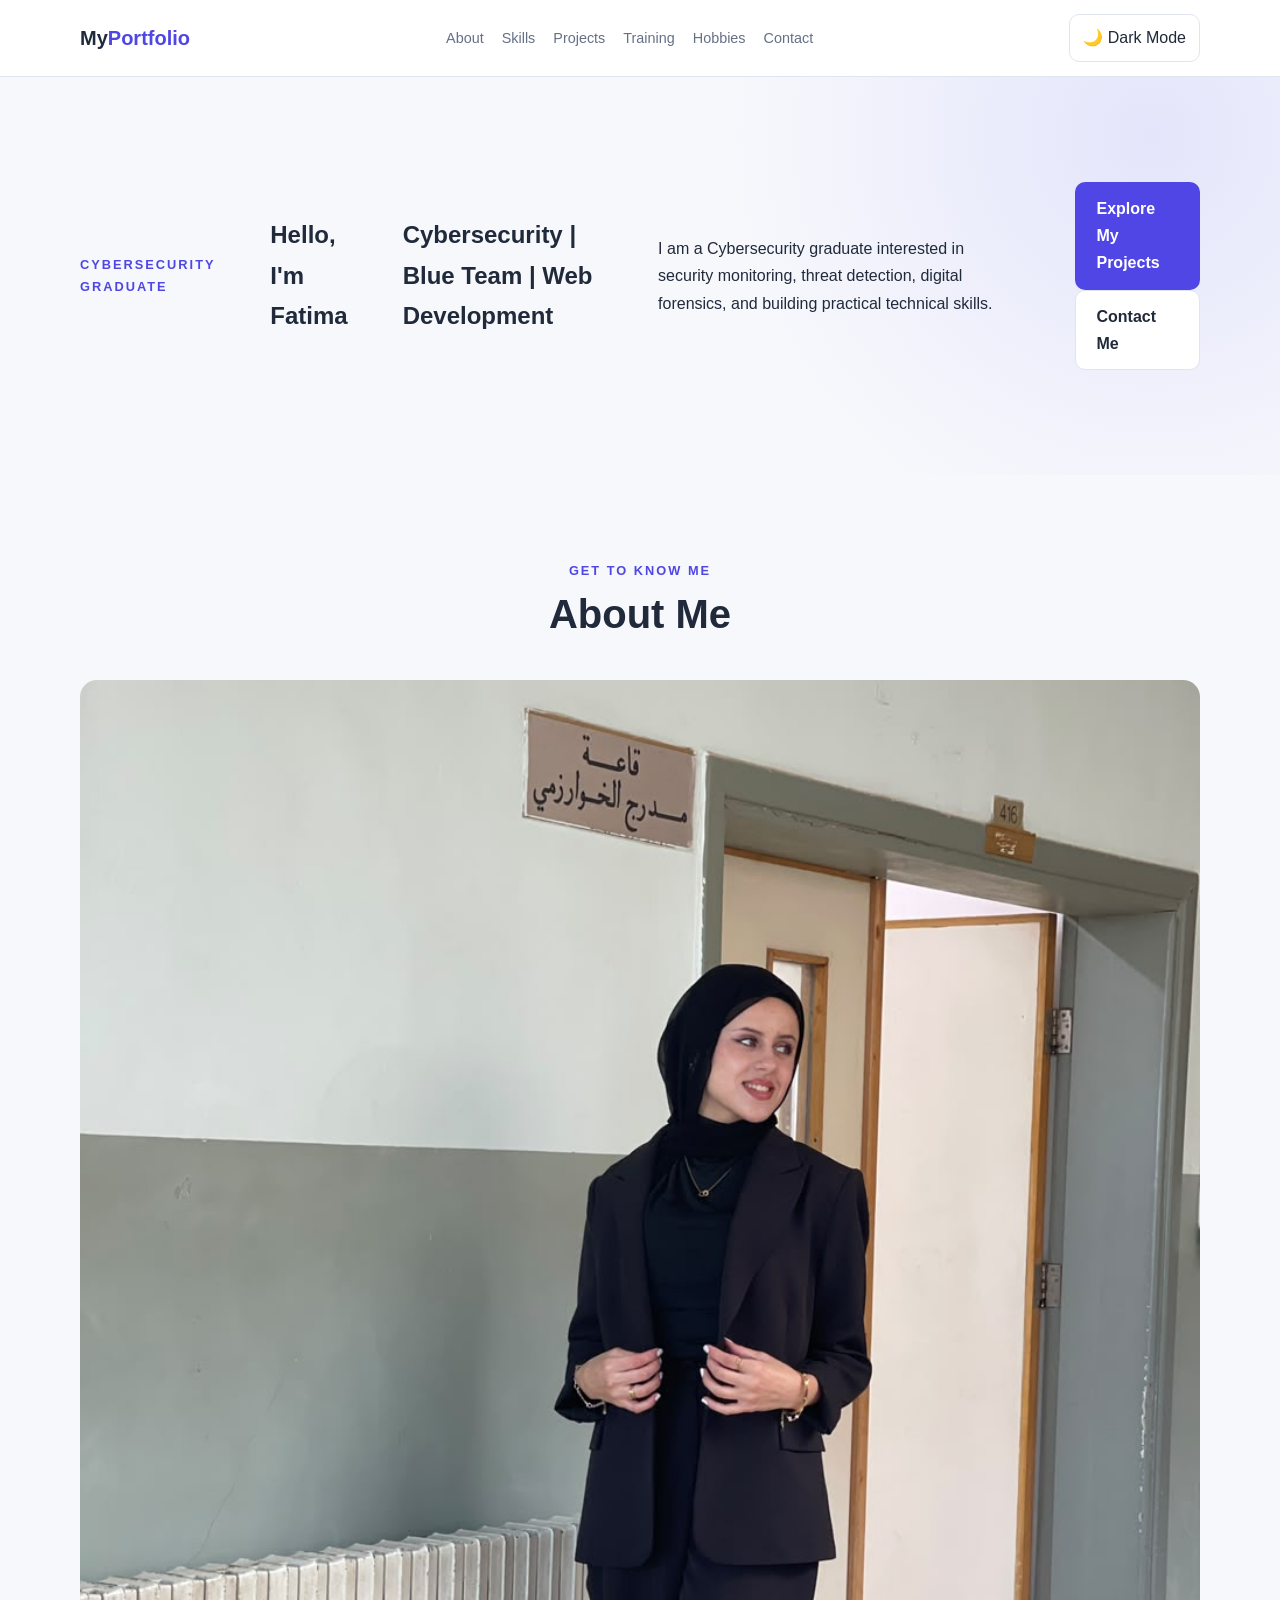
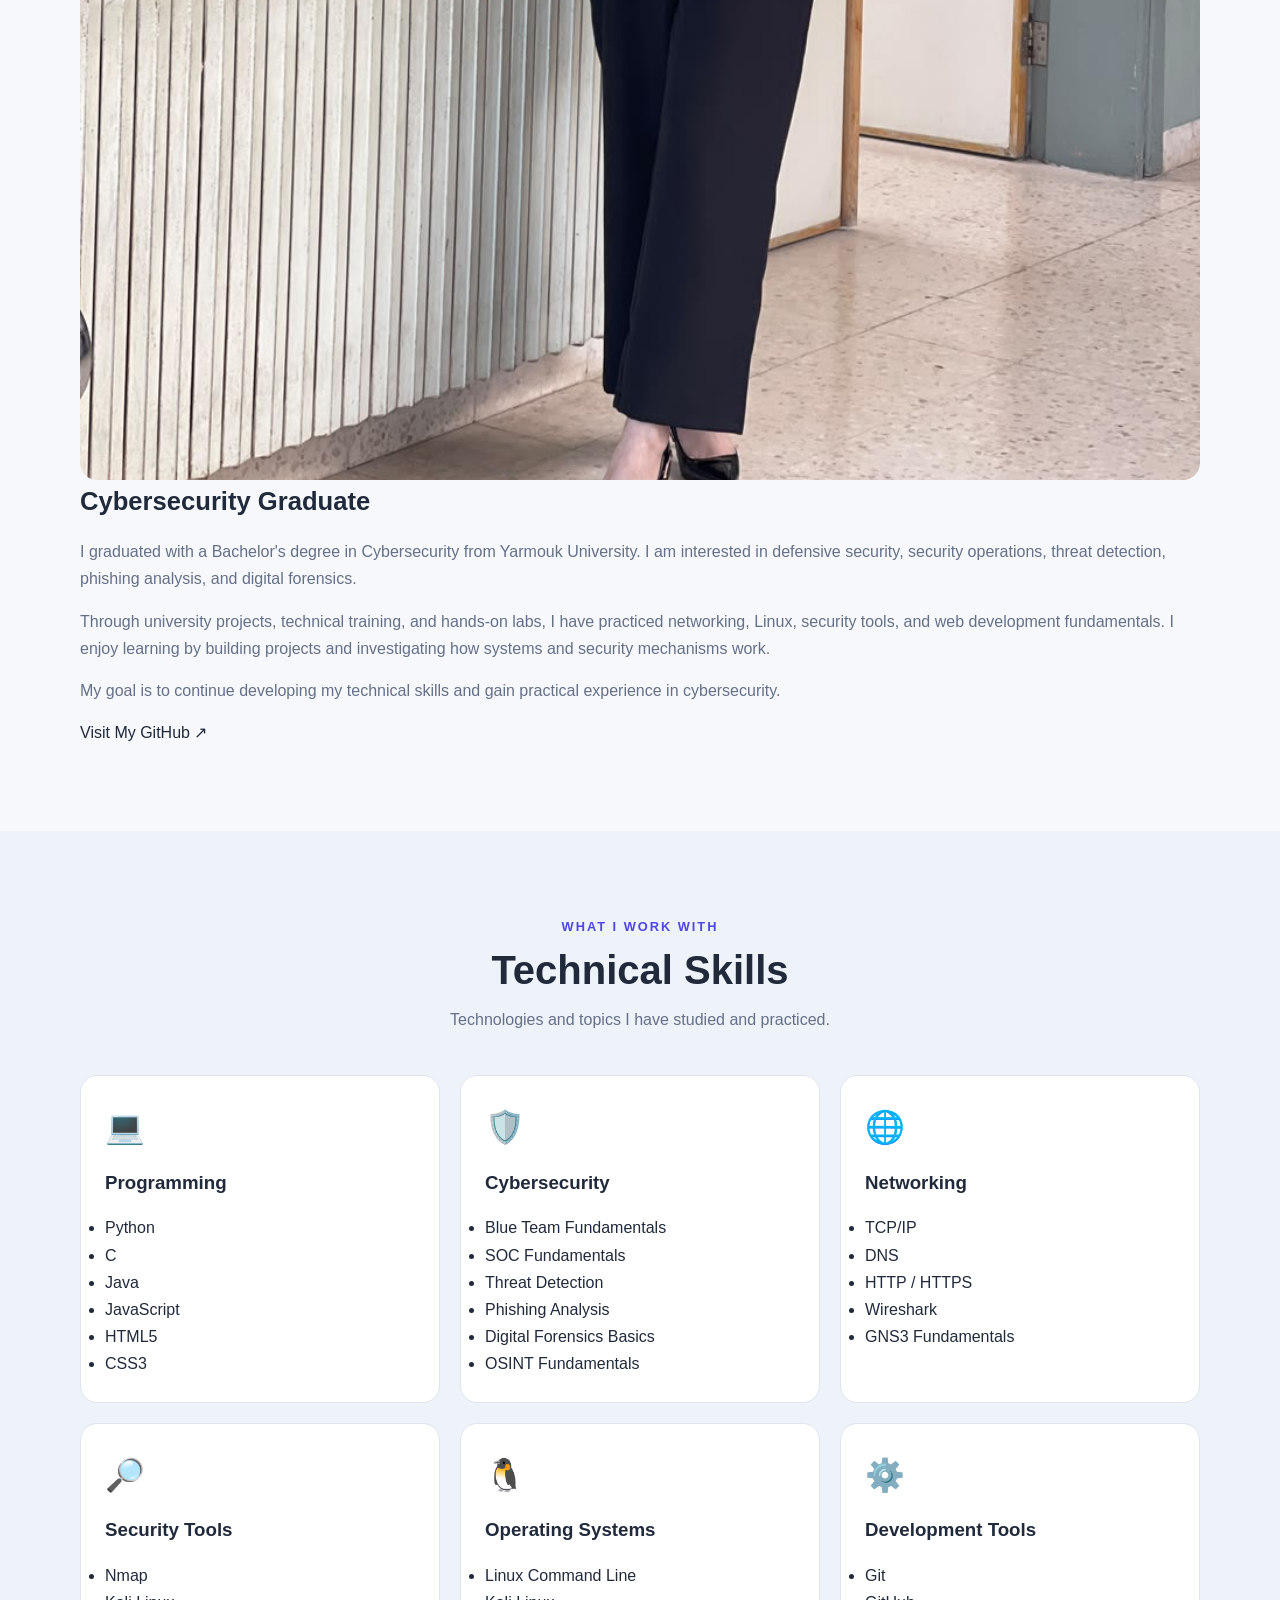
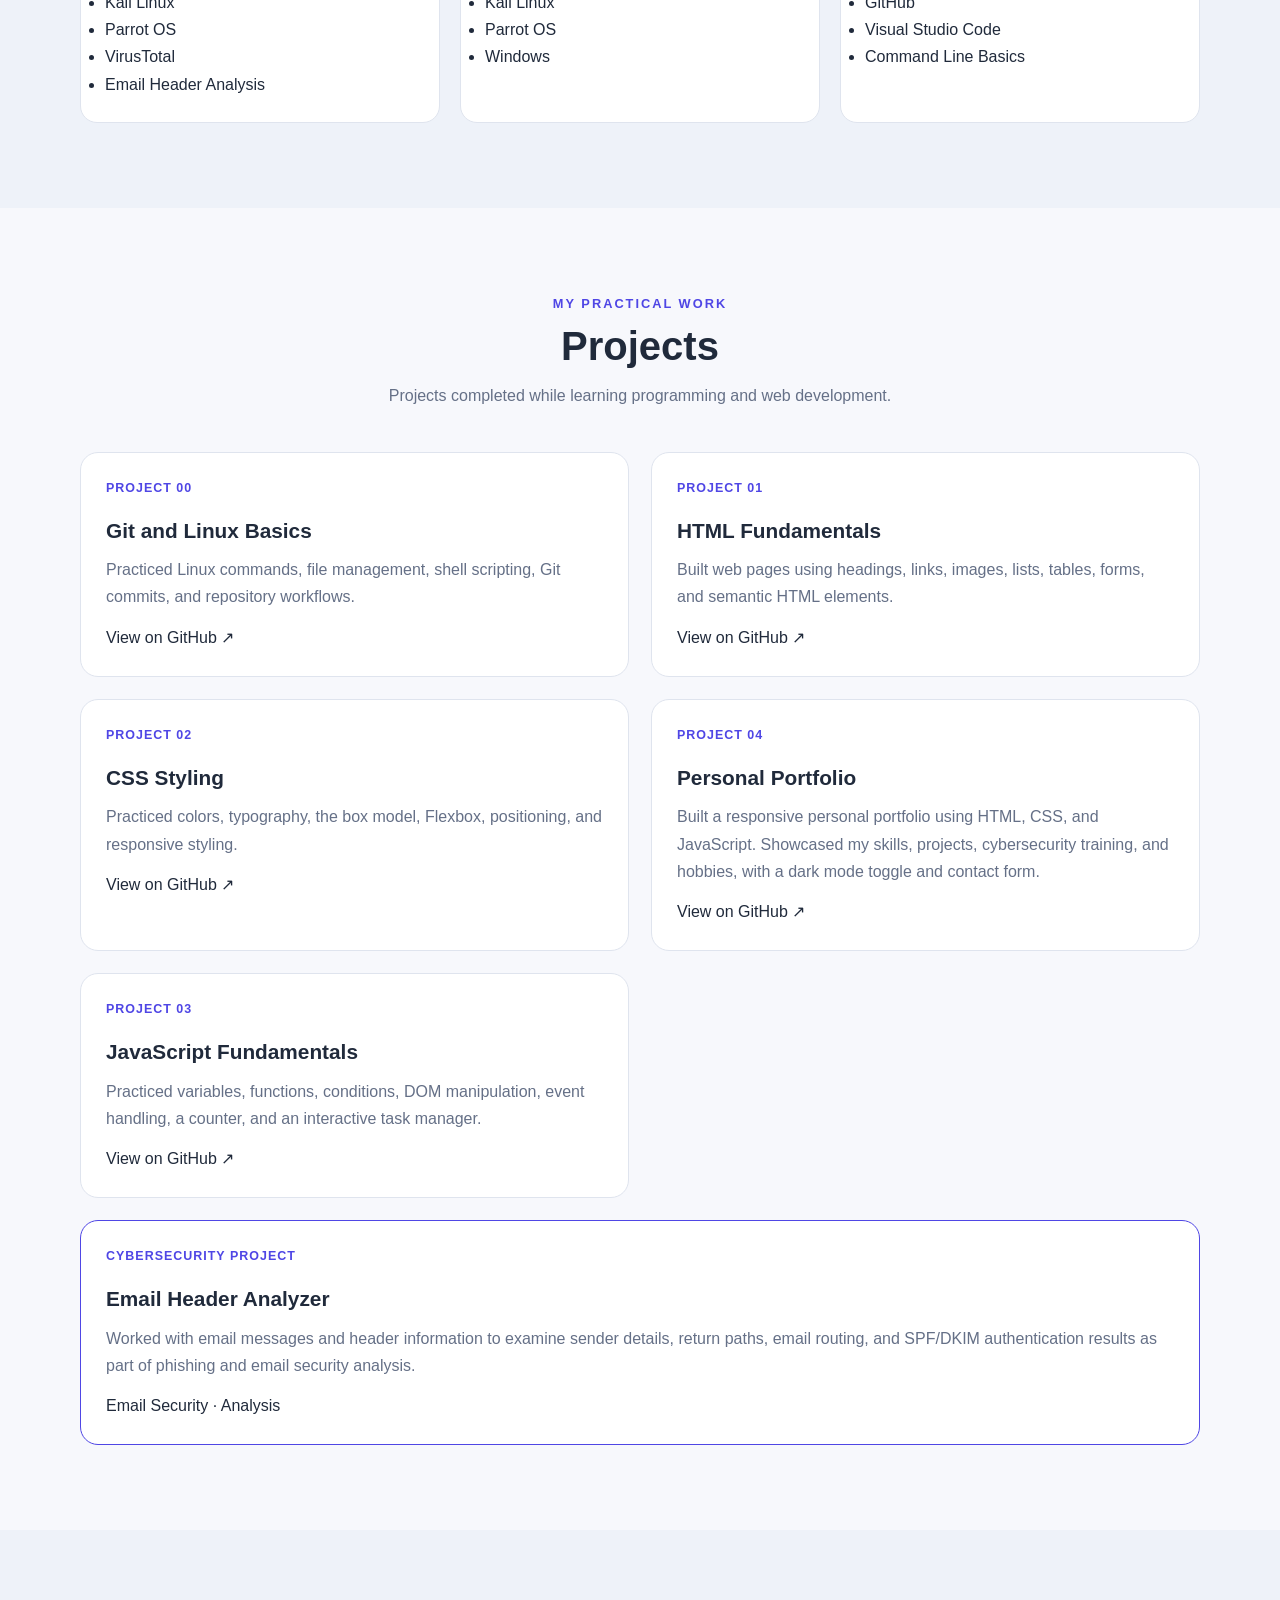
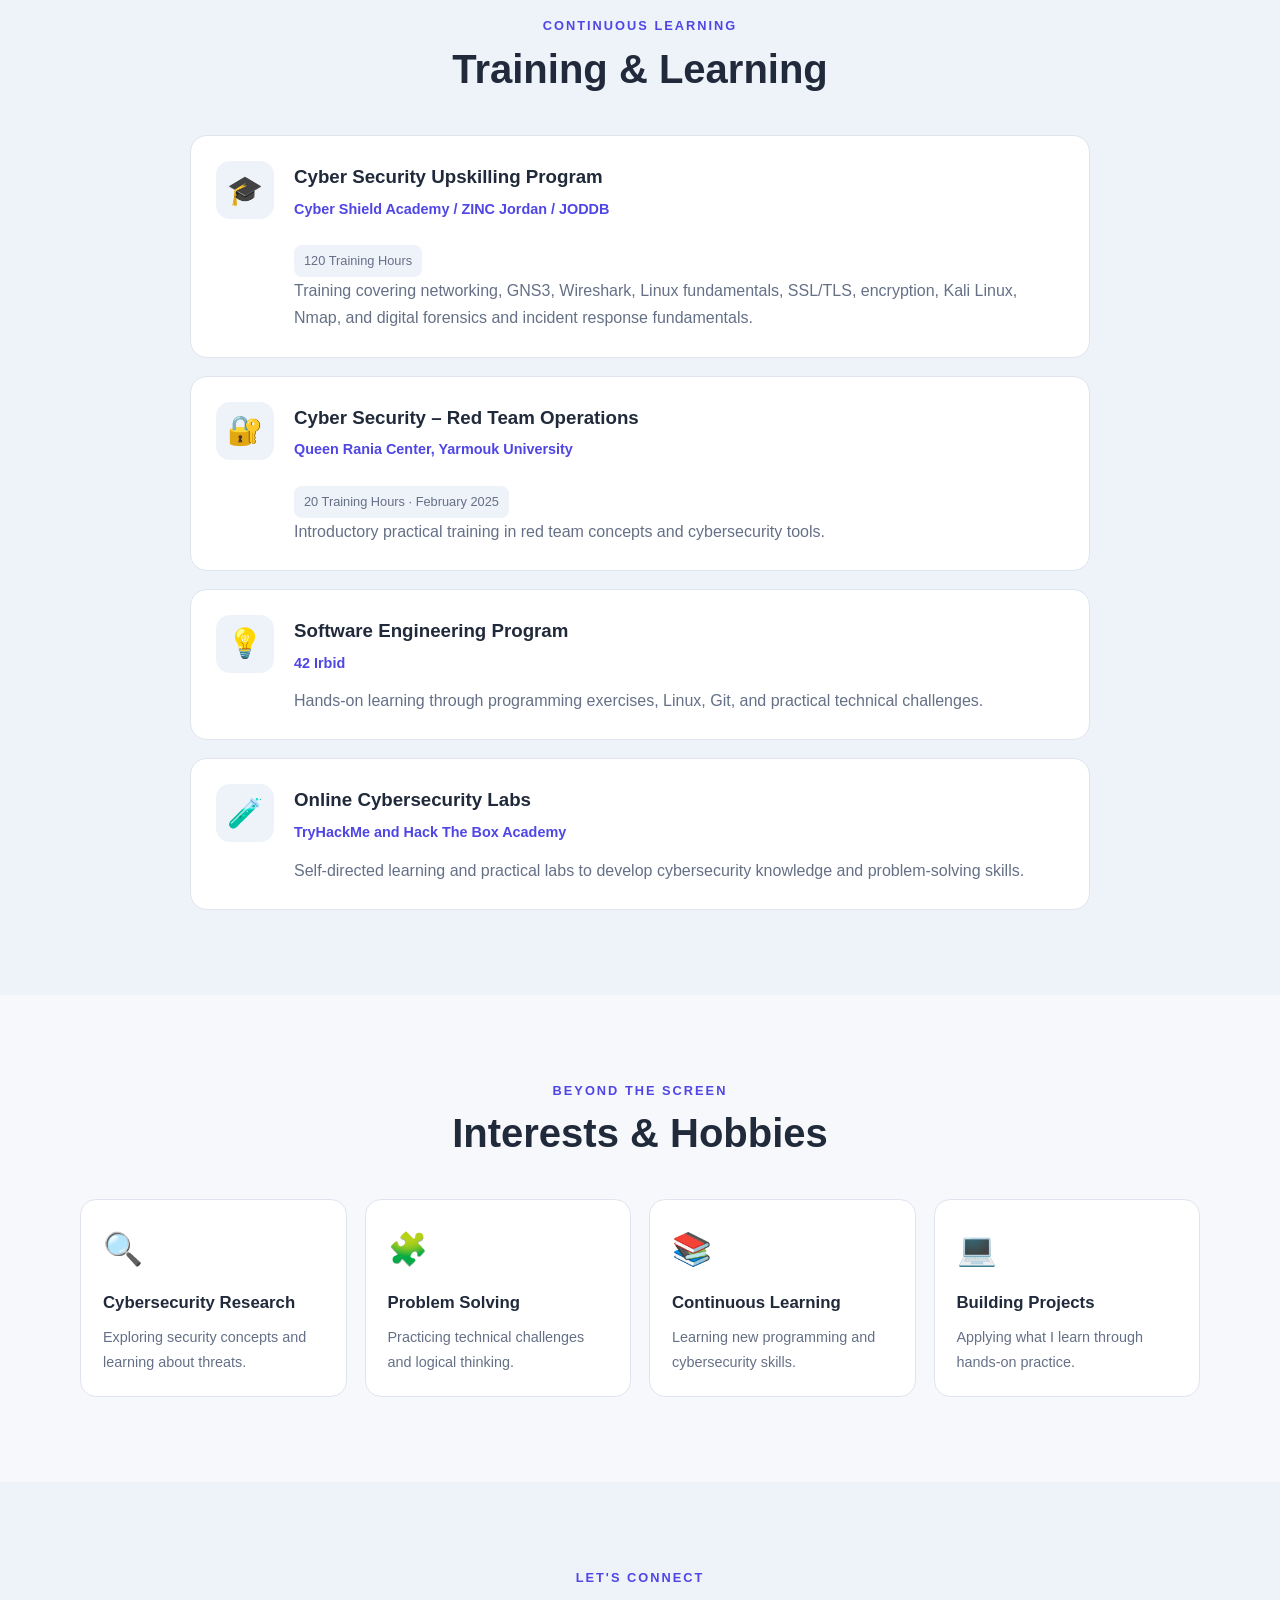
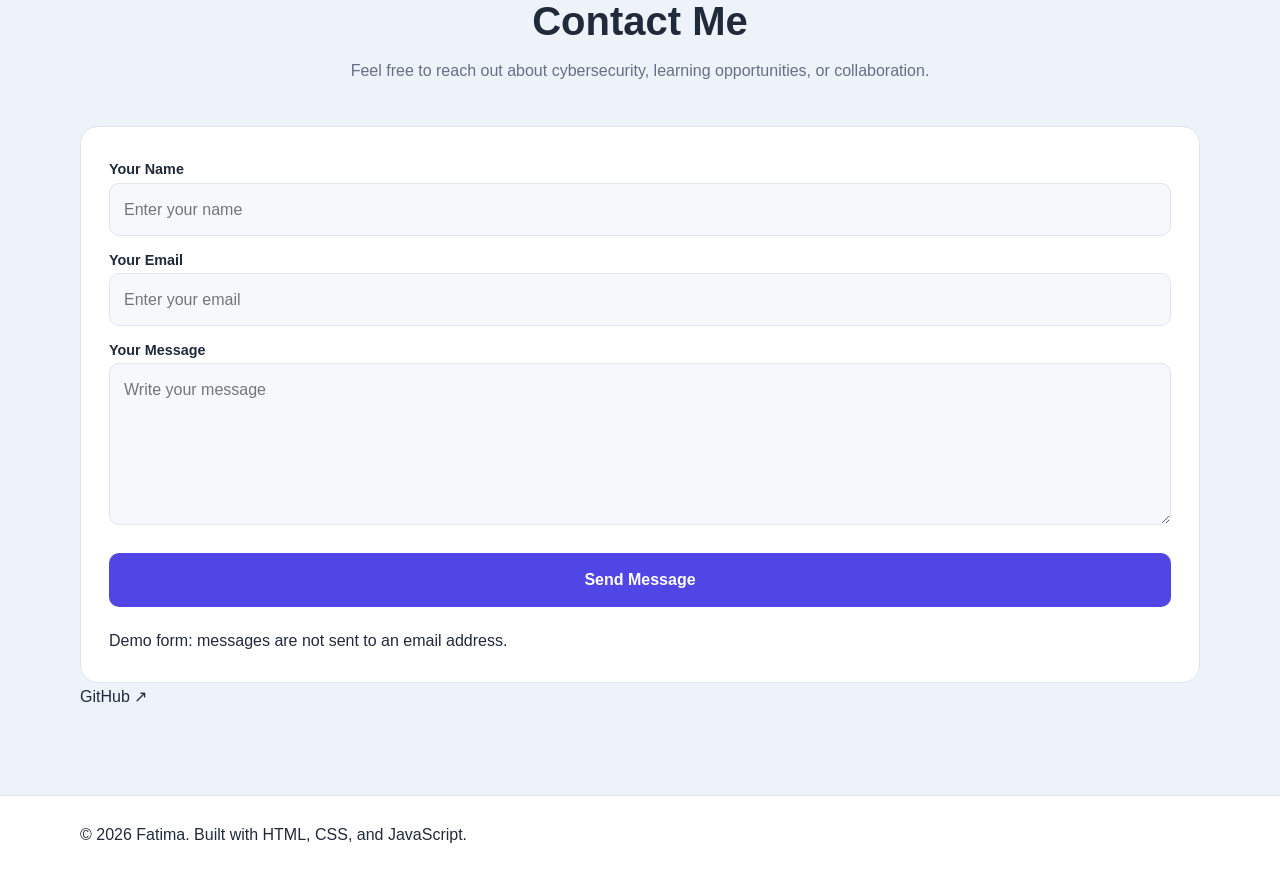
==== commit 0b4d86aa: "Update portfolio styling" ====
--- a/ex00/index.html
+++ b/ex00/index.html
@@ -248,7 +248,7 @@
                         View on GitHub ↗
                     </a>
                 </article>
-                ```html
+                
 <article class="project-card">
     <span class="project-number">PROJECT 04</span>
     <h3>Personal Portfolio</h3>
@@ -265,7 +265,7 @@
         View on GitHub ↗
     </a>
 </article>
-```
+
                 <article class="project-card">
                     <span class="project-number">PROJECT 03</span>
                     <h3>JavaScript Fundamentals</h3>
